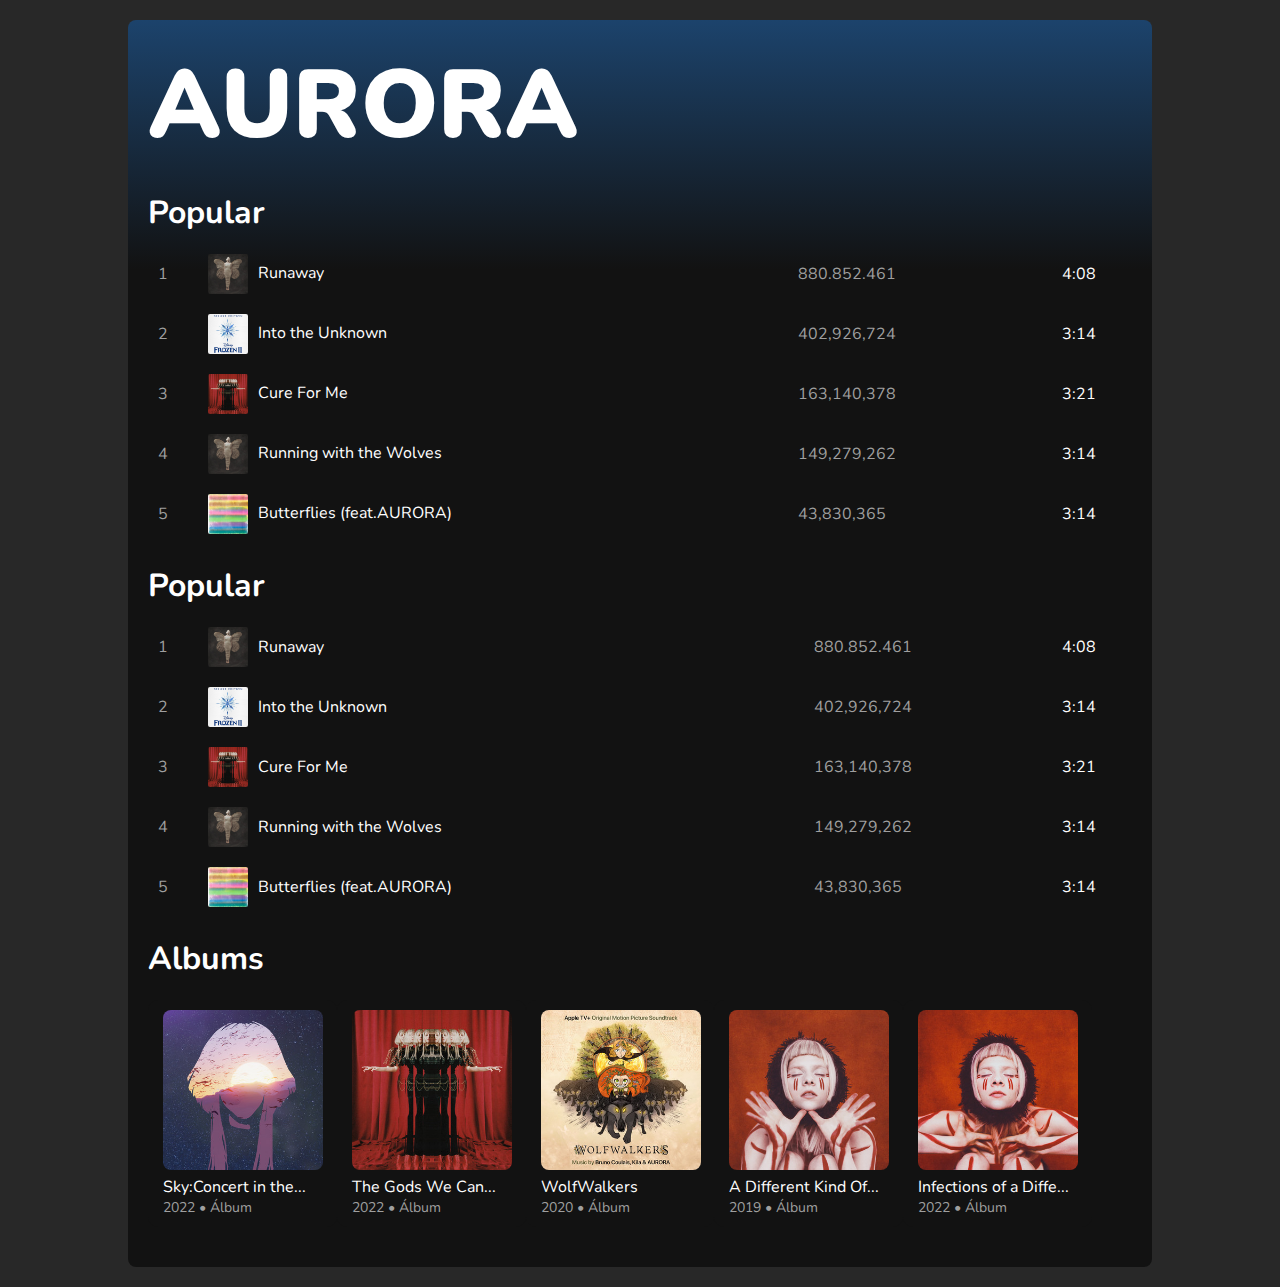
==== 01_PROYECT/index.html @ cffa5490 "Spotify page with HTML and CSS" ====
<!DOCTYPE html>
<html lang="en">
  <head>
    <meta charset="UTF-8" />
    <meta name="viewport" content="width=device-width, initial-scale=1.0" />
    <title>AURORA | Spotify</title>
    <link
      href="https://fonts.googleapis.com/css2?family=Nunito:wght@400;700&display=swap"
      rel="stylesheet"
    />
    <link rel="stylesheet" href="styles.css" />
  </head>
  <body>
    <div class="container_main">
      <header>
        <h1 class="title_text">AURORA</h1>
      </header>
      <section>
        <table class="popular-songs">
          <caption>
            Popular
          </caption>
          <tr>
            <td class="song-position">1</td>
            <td class="title_song">
              <img
                src="Images/popular_song_1_4.jpeg"
                alt="popular song album"
                class="song-image"
              />Runaway
            </td>
            <td class="play-counter">880.852.461</td>
            <td class="song-duration">4:08</td>
          </tr>
          <tr>
            <td class="song-position">2</td>
            <td>
              <img
                src="Images/popular_song_2.jpeg"
                alt="popular song album"
                class="song-image"
              />Into the Unknown
            </td>
            <td class="play-counter">402,926,724</td>
            <td class="song-duration">3:14</td>
          </tr>
          <tr>
            <td class="song-position">3</td>
            <td>
              <img
                src="Images/popular_song_3.jpeg"
                alt="popular song album"
                class="song-image"
              />Cure For Me
            </td>
            <td class="play-counter">163,140,378</td>
            <td class="song-duration">3:21</td>
          </tr>
          <tr>
            <td class="song-position">4</td>
            <td>
              <img
                src="Images/popular_song_1_4.jpeg"
                alt="popular song album"
                class="song-image"
              />Running with the Wolves
            </td>
            <td class="play-counter">149,279,262</td>
            <td class="song-duration">3:14</td>
          </tr>
          <tr>
            <td class="song-position">5</td>
            <td>
              <img
                src="Images/popular_song_5.jpeg"
                alt="popular song album"
                class="song-image"
              />Butterflies (feat.AURORA)
            </td>
            <td class="play-counter">43,830,365</td>
            <td class="song-duration">3:14</td>
          </tr>
        </table>
      </section>
      <section>
        <h2>Popular</h2>
        <div class="container-grid">
          <div class="grid-item">
            <p class="song-position-grid">1</p>
            <span
              ><img
                src="Images/popular_song_1_4.jpeg"
                alt="popular song album"
                class="song-image"
              />Runaway</span
            >
            <p class="play-counter-grid">880.852.461</p>
            <p>4:08</p>
          </div>
          <div class="grid-item">
            <p class="song-position-grid">2</p>
            <span
              ><img
                src="Images/popular_song_2.jpeg"
                alt="popular song album"
                class="song-image"
              />Into the Unknown</span
            >
            <p class="play-counter-grid">402,926,724</p>
            <p>3:14</p>
          </div>
          <div class="grid-item">
            <p class="song-position-grid">3</p>
            <span
              ><img
                src="Images/popular_song_3.jpeg"
                alt="popular song album"
                class="song-image"
              />Cure For Me</span
            >
            <p class="play-counter-grid">163,140,378</p>
            <p>3:21</p>
          </div>
          <div class="grid-item">
            <p class="song-position-grid">4</p>
            <span
              ><img
                src="Images/popular_song_1_4.jpeg"
                alt="popular song album"
                class="song-image"
              />Running with the Wolves</span
            >
            <p class="play-counter-grid">149,279,262</p>
            <p>3:14</p>
          </div>
          <div class="grid-item">
            <p class="song-position-grid">5</p>
            <span
              ><img
                src="Images/popular_song_5.jpeg"
                alt="popular song album"
                class="song-image"
              />Butterflies (feat.AURORA)</span
            >
            <p class="play-counter-grid">43,830,365</p>
            <p>3:14</p>
          </div>
        </div>
      </section>
      <section>
        <h2>Albums</h2>
        <div class="container-flexbox">
          <div class="flex-item">
            <span
              ><img
                src="Images/popular_album_1.jpeg"
                alt="Popular album"
                class="album-image"
            /></span>
            <p>Sky:Concert in the...</p>
            <p class="text-album">2022 • Álbum</p>
          </div>
          <div class="flex-item">
            <span
              ><img
                src="Images/popular_song_3.jpeg"
                alt="Popular album"
                class="album-image"
            /></span>
            <p>The Gods We Can...</p>
            <p class="text-album">2022 • Álbum</p>
          </div>
          <div class="flex-item">
            <span
              ><img
                src="Images/popular_album_3.jpeg"
                alt="Popular album"
                class="album-image"
            /></span>
            <p>WolfWalkers</p>
            <p class="text-album">2020 • Álbum</p>
          </div>
          <div class="flex-item">
            <span
              ><img
                src="Images/popular_album_4.jpeg"
                alt="Popular album"
                class="album-image"
            /></span>
            <p>A Different Kind Of...</p>
            <p class="text-album">2019 • Álbum</p>
          </div>
          <div class="flex-item">
            <span
              ><img
                src="Images/popular_album_5.jpeg"
                alt="Popular album"
                class="album-image"
            /></span>
            <p>Infections of a Diffe...</p>
            <p class="text-album">2022 • Álbum</p>
          </div>
        </div>
      </section>
    </div>
  </body>
</html>
---- 01_PROYECT/styles.css ----
:root {
  --backgroundColorAlbumHover: #1a1a1a;
  --backgroundColorHover: #282828;
  --backgroundColorPrimary: #121212;
  --textPrimary: #ffffff;
  --textSecundary: #9f9f9f;
}

* {
  box-sizing: border-box;
  margin: 0;
  padding: 0;
}

body {
  background-color: var(--backgroundColorHover);
  color: var(--textPrimary);
  display: flex;
  font-family: "Nunito", sans-serif;
  justify-content: center;
  padding: 20px;
}

.container_main {
  background-image: linear-gradient(
    to top,
    var(--backgroundColorPrimary) 80%,
    #1c436c
  );
  border-radius: 8px;
  padding: 20px;
  width: 1024px;
}

header {
  margin-bottom: 20px;
}

.title_text {
  font-size: 6rem;
  font-weight: 900;
  text-align: left;
}

.popular-songs {
  border-collapse: collapse;
  margin-bottom: 20px;
  width: 100%;
}

.popular-songs caption {
  caption-side: top;
  font-size: 2rem;
  font-weight: bold;
  margin-bottom: 10px;
  text-align: left;
}

.popular-songs td {
  padding: 10px 10px;
}

.song-duration {
  width: 80px;
}

.song-position {
  color: var(--textSecundary);
  text-align: left;
  width: 50px;
}

.play-counter {
  color: var(--textSecundary);
}

.popular-songs tr:hover td {
  background-color: var(--backgroundColorHover);
  color: var(--textPrimary);
}

.song-image {
  border-radius: 5%;
  height: 40px;
  margin-right: 10px;
  vertical-align: middle;
  width: 40px;
}

.container-grid {
  display: grid;
  grid-template-columns: 50px 1fr 247.8px 80px;
}

.container-grid .grid-item {
  display: contents;
}

.grid-item p,
.grid-item span {
  display: flex;
  align-items: center;
  padding: 10px;
}

.song-position-grid {
  text-align: right;
}

.song-position-grid,
.play-counter-grid {
  color: var(--textSecundary);
}

.grid-item:hover p,
.grid-item:hover span {
  background-color: var(--backgroundColorHover);
  color: var(--textPrimary);
}

.container-flexbox {
  display: flex;
}

.flex-item {
  background-color: var(--backgroundColorPrimary);
  border-radius: 10px;
  display: flex;
  flex-direction: column;
  padding: 10px 15px;
  width: 188.8px;
}

.flex-item:hover {
  background-color: var(--backgroundColorAlbumHover);
}

.flex-item {
  font-size: 1rem;
  margin-top: 10px;
}

.album-image {
  border-radius: 5%;
  height: 160px;
  text-align: center;
  width: 160px;
}

.text-album {
  color: #9f9f9f;
  font-size: 14px;
}

h2 {
  font-size: 2rem;
  margin-bottom: 10px;
}

section {
  margin-bottom: 20px;
}
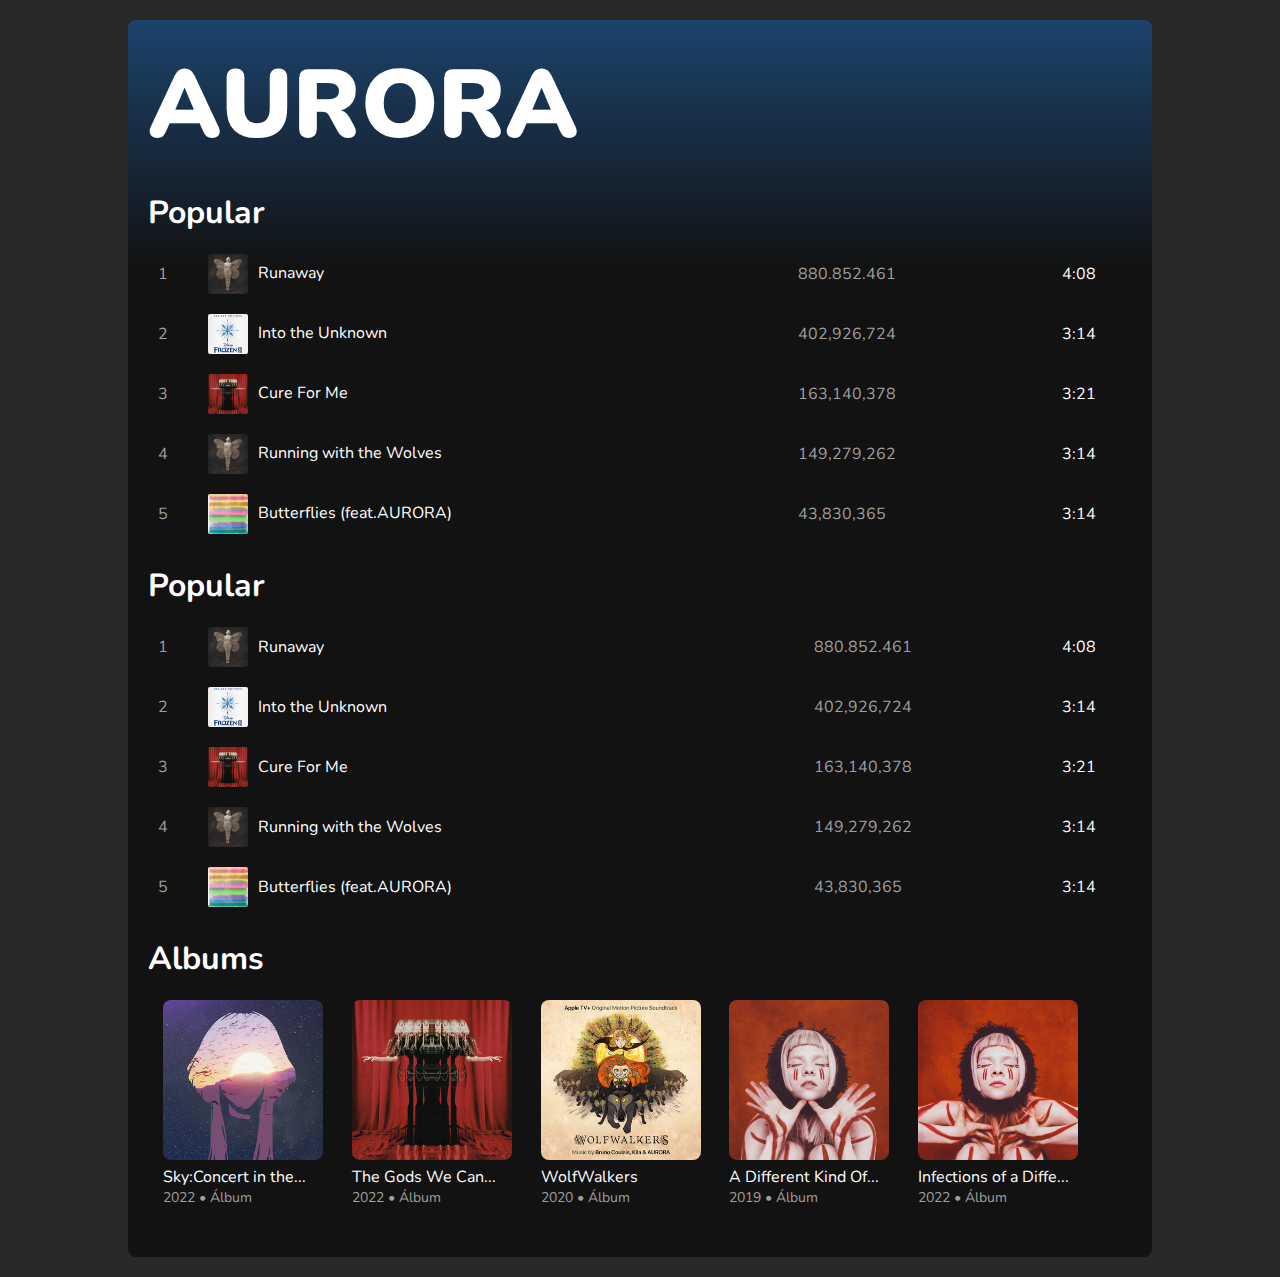
==== commit 5a19d362: "Changes in names of selectors and tags" ====
--- a/01_PROYECT/index.html
+++ b/01_PROYECT/index.html
@@ -11,194 +11,204 @@
     <link rel="stylesheet" href="styles.css" />
   </head>
   <body>
-    <div class="container_main">
+    <div class="main-container">
       <header>
-        <h1 class="title_text">AURORA</h1>
+        <h1 class="main-container__title">AURORA</h1>
       </header>
-      <section>
-        <table class="popular-songs">
+      <section class="main-container__section">
+        <table class="songs-table">
           <caption>
             Popular
           </caption>
           <tr>
-            <td class="song-position">1</td>
-            <td class="title_song">
-              <img
-                src="Images/popular_song_1_4.jpeg"
-                alt="popular song album"
-                class="song-image"
+            <td class="songs-table__position">1</td>
+            <td class="songs-table__title">
+              <img
+                src="Images/popular_song_1_4.jpeg"
+                alt="popular song album"
+                class="songs-table__img"
               />Runaway
             </td>
-            <td class="play-counter">880.852.461</td>
-            <td class="song-duration">4:08</td>
-          </tr>
-          <tr>
-            <td class="song-position">2</td>
-            <td>
+            <td class="songs-table__counter">880.852.461</td>
+            <td class="songs-table__duration">4:08</td>
+          </tr>
+          <tr>
+            <td class="songs-table__position">2</td>
+            <td class="songs-table__title">
               <img
                 src="Images/popular_song_2.jpeg"
                 alt="popular song album"
-                class="song-image"
+                class="songs-table__img"
               />Into the Unknown
             </td>
-            <td class="play-counter">402,926,724</td>
-            <td class="song-duration">3:14</td>
-          </tr>
-          <tr>
-            <td class="song-position">3</td>
-            <td>
+            <td class="songs-table__counter">402,926,724</td>
+            <td class="songs-table__duration">3:14</td>
+          </tr>
+          <tr>
+            <td class="songs-table__position">3</td>
+            <td class="songs-table__title">
               <img
                 src="Images/popular_song_3.jpeg"
                 alt="popular song album"
-                class="song-image"
+                class="songs-table__img"
               />Cure For Me
             </td>
-            <td class="play-counter">163,140,378</td>
-            <td class="song-duration">3:21</td>
-          </tr>
-          <tr>
-            <td class="song-position">4</td>
-            <td>
-              <img
-                src="Images/popular_song_1_4.jpeg"
-                alt="popular song album"
-                class="song-image"
+            <td class="songs-table__counter">163,140,378</td>
+            <td class="songs-table__duration">3:21</td>
+          </tr>
+          <tr>
+            <td class="songs-table__position">4</td>
+            <td class="songs-table__title">
+              <img
+                src="Images/popular_song_1_4.jpeg"
+                alt="popular song album"
+                class="songs-table__img"
               />Running with the Wolves
             </td>
-            <td class="play-counter">149,279,262</td>
-            <td class="song-duration">3:14</td>
-          </tr>
-          <tr>
-            <td class="song-position">5</td>
-            <td>
+            <td class="songs-table__counter">149,279,262</td>
+            <td class="songs-table__duration">3:14</td>
+          </tr>
+          <tr>
+            <td class="songs-table__position">5</td>
+            <td class="songs-table__title">
               <img
                 src="Images/popular_song_5.jpeg"
                 alt="popular song album"
-                class="song-image"
+                class="songs-table__img"
               />Butterflies (feat.AURORA)
             </td>
-            <td class="play-counter">43,830,365</td>
-            <td class="song-duration">3:14</td>
+            <td class="songs-table__counter">43,830,365</td>
+            <td class="songs-table__duration">3:14</td>
           </tr>
         </table>
       </section>
-      <section>
-        <h2>Popular</h2>
-        <div class="container-grid">
-          <div class="grid-item">
-            <p class="song-position-grid">1</p>
-            <span
-              ><img
-                src="Images/popular_song_1_4.jpeg"
-                alt="popular song album"
-                class="song-image"
-              />Runaway</span
-            >
-            <p class="play-counter-grid">880.852.461</p>
-            <p>4:08</p>
-          </div>
-          <div class="grid-item">
-            <p class="song-position-grid">2</p>
-            <span
-              ><img
+      <section class="main-container__section">
+        <h2 class="main-container__subtitle">Popular</h2>
+        <div class="songs-grid">
+          <div class="songs-grid__item">
+            <p class="songs-grid__position">1</p>
+            <figure>
+              <img
+                src="Images/popular_song_1_4.jpeg"
+                alt="popular song album"
+                class="songs-grid__img"
+              />
+              <figcaption>Runaway</figcaption>
+            </figure>
+            <p class="songs-grid__counter">880.852.461</p>
+            <p class="songs-grid__duration">4:08</p>
+          </div>
+          <div class="songs-grid__item">
+            <p class="songs-grid__position">2</p>
+            <figure>
+              <img
                 src="Images/popular_song_2.jpeg"
                 alt="popular song album"
-                class="song-image"
-              />Into the Unknown</span
-            >
-            <p class="play-counter-grid">402,926,724</p>
-            <p>3:14</p>
-          </div>
-          <div class="grid-item">
-            <p class="song-position-grid">3</p>
-            <span
-              ><img
+                class="songs-grid__img"
+              />
+              <figcaption>Into the Unknown</figcaption>
+            </figure>
+            <p class="songs-grid__counter">402,926,724</p>
+            <p class="songs-grid__duration">3:14</p>
+          </div>
+          <div class="songs-grid__item">
+            <p class="songs-grid__position">3</p>
+            <figure>
+              <img
                 src="Images/popular_song_3.jpeg"
                 alt="popular song album"
-                class="song-image"
-              />Cure For Me</span
-            >
-            <p class="play-counter-grid">163,140,378</p>
-            <p>3:21</p>
-          </div>
-          <div class="grid-item">
-            <p class="song-position-grid">4</p>
-            <span
-              ><img
-                src="Images/popular_song_1_4.jpeg"
-                alt="popular song album"
-                class="song-image"
-              />Running with the Wolves</span
-            >
-            <p class="play-counter-grid">149,279,262</p>
-            <p>3:14</p>
-          </div>
-          <div class="grid-item">
-            <p class="song-position-grid">5</p>
-            <span
-              ><img
+                class="songs-grid__img"
+              />
+              <figcaption>Cure For Me</figcaption>
+            </figure>
+            <p class="songs-grid__counter">163,140,378</p>
+            <p class="songs-grid__duration">3:21</p>
+          </div>
+          <div class="songs-grid__item">
+            <p class="songs-grid__position">4</p>
+            <figure>
+              <img
+                src="Images/popular_song_1_4.jpeg"
+                alt="popular song album"
+                class="songs-grid__img"
+              />
+              <figcaption>Running with the Wolves</figcaption>
+            </figure>
+            <p class="songs-grid__counter">149,279,262</p>
+            <p class="songs-grid__duration">3:14</p>
+          </div>
+          <div class="songs-grid__item">
+            <p class="songs-grid__position">5</p>
+            <figure>
+              <img
                 src="Images/popular_song_5.jpeg"
                 alt="popular song album"
-                class="song-image"
-              />Butterflies (feat.AURORA)</span
-            >
-            <p class="play-counter-grid">43,830,365</p>
-            <p>3:14</p>
+                class="songs-grid__img"
+              />
+              <figcaption>Butterflies (feat.AURORA)</figcaption>
+            </figure>
+            <p class="songs-grid__counter">43,830,365</p>
+            <p class="songs-grid__duration">3:14</p>
           </div>
         </div>
       </section>
-      <section>
-        <h2>Albums</h2>
-        <div class="container-flexbox">
-          <div class="flex-item">
-            <span
-              ><img
+      <section class="main-container__section">
+        <h2 class="main-container__subtitle">Albums</h2>
+        <div class="album-flexbox">
+          <div class="album-flexbox__item">
+            <figure>
+              <img
                 src="Images/popular_album_1.jpeg"
                 alt="Popular album"
-                class="album-image"
-            /></span>
+                class="album-flexbox__img"
+              />
+            </figure>
             <p>Sky:Concert in the...</p>
-            <p class="text-album">2022 • Álbum</p>
-          </div>
-          <div class="flex-item">
-            <span
-              ><img
+            <p class="album-flexbox__subtitle">2022 • Álbum</p>
+          </div>
+          <div class="album-flexbox__item">
+            <figure>
+              <img
                 src="Images/popular_song_3.jpeg"
                 alt="Popular album"
-                class="album-image"
-            /></span>
+                class="album-flexbox__img"
+              />
+            </figure>
             <p>The Gods We Can...</p>
-            <p class="text-album">2022 • Álbum</p>
-          </div>
-          <div class="flex-item">
-            <span
-              ><img
+            <p class="album-flexbox__subtitle">2022 • Álbum</p>
+          </div>
+          <div class="album-flexbox__item">
+            <figure>
+              <img
                 src="Images/popular_album_3.jpeg"
                 alt="Popular album"
-                class="album-image"
-            /></span>
+                class="album-flexbox__img"
+              />
+            </figure>
             <p>WolfWalkers</p>
-            <p class="text-album">2020 • Álbum</p>
-          </div>
-          <div class="flex-item">
-            <span
-              ><img
+            <p class="album-flexbox__subtitle">2020 • Álbum</p>
+          </div>
+          <div class="album-flexbox__item">
+            <figure>
+              <img
                 src="Images/popular_album_4.jpeg"
                 alt="Popular album"
-                class="album-image"
-            /></span>
+                class="album-flexbox__img"
+              />
+            </figure>
             <p>A Different Kind Of...</p>
-            <p class="text-album">2019 • Álbum</p>
-          </div>
-          <div class="flex-item">
-            <span
-              ><img
+            <p class="album-flexbox__subtitle">2019 • Álbum</p>
+          </div>
+          <div class="album-flexbox__item">
+            <figure>
+              <img
                 src="Images/popular_album_5.jpeg"
                 alt="Popular album"
-                class="album-image"
-            /></span>
+                class="album-flexbox__img"
+              />
+            </figure>
             <p>Infections of a Diffe...</p>
-            <p class="text-album">2022 • Álbum</p>
+            <p class="album-flexbox__subtitle">2022 • Álbum</p>
           </div>
         </div>
       </section>
--- a/01_PROYECT/styles.css
+++ b/01_PROYECT/styles.css
@@ -21,7 +21,7 @@
   padding: 20px;
 }
 
-.container_main {
+.main-container {
   background-image: linear-gradient(
     to top,
     var(--backgroundColorPrimary) 80%,
@@ -36,19 +36,19 @@
   margin-bottom: 20px;
 }
 
-.title_text {
+.main-container__title {
   font-size: 6rem;
   font-weight: 900;
   text-align: left;
 }
 
-.popular-songs {
+.songs-table {
   border-collapse: collapse;
   margin-bottom: 20px;
   width: 100%;
 }
 
-.popular-songs caption {
+.songs-table caption {
   caption-side: top;
   font-size: 2rem;
   font-weight: bold;
@@ -56,30 +56,31 @@
   text-align: left;
 }
 
-.popular-songs td {
+.songs-table td {
   padding: 10px 10px;
 }
 
-.song-duration {
+.songs-table__duration {
   width: 80px;
 }
 
-.song-position {
+.songs-table__position {
   color: var(--textSecundary);
   text-align: left;
   width: 50px;
 }
 
-.play-counter {
+.songs-table__counter {
   color: var(--textSecundary);
 }
 
-.popular-songs tr:hover td {
+.songs-table tr:hover td {
   background-color: var(--backgroundColorHover);
   color: var(--textPrimary);
 }
 
-.song-image {
+.songs-table__img,
+.songs-grid__img {
   border-radius: 5%;
   height: 40px;
   margin-right: 10px;
@@ -87,42 +88,42 @@
   width: 40px;
 }
 
-.container-grid {
+.songs-grid {
   display: grid;
   grid-template-columns: 50px 1fr 247.8px 80px;
 }
 
-.container-grid .grid-item {
+.songs-grid .songs-grid__item {
   display: contents;
 }
 
-.grid-item p,
-.grid-item span {
+.songs-grid__item p,
+.songs-grid__item figure {
   display: flex;
   align-items: center;
   padding: 10px;
 }
 
-.song-position-grid {
+.songs-grid__position {
   text-align: right;
 }
 
-.song-position-grid,
-.play-counter-grid {
+.songs-grid__position,
+.songs-grid__counter{
   color: var(--textSecundary);
 }
 
-.grid-item:hover p,
-.grid-item:hover span {
+.songs-grid__item:hover * {
   background-color: var(--backgroundColorHover);
   color: var(--textPrimary);
 }
 
-.container-flexbox {
+.album-flexbox {
   display: flex;
+  margin-top: 10px;
 }
 
-.flex-item {
+.album-flexbox__item {
   background-color: var(--backgroundColorPrimary);
   border-radius: 10px;
   display: flex;
@@ -131,32 +132,31 @@
   width: 188.8px;
 }
 
-.flex-item:hover {
+.album-flexbox__item:hover {
   background-color: var(--backgroundColorAlbumHover);
 }
 
-.flex-item {
+.album-flexbox__item {
   font-size: 1rem;
-  margin-top: 10px;
 }
 
-.album-image {
+.album-flexbox__img {
   border-radius: 5%;
   height: 160px;
   text-align: center;
   width: 160px;
 }
 
-.text-album {
+.album-flexbox__subtitle {
   color: #9f9f9f;
   font-size: 14px;
 }
 
-h2 {
+.main-container__subtitle {
   font-size: 2rem;
   margin-bottom: 10px;
 }
 
-section {
+.main-container__section {
   margin-bottom: 20px;
 }
